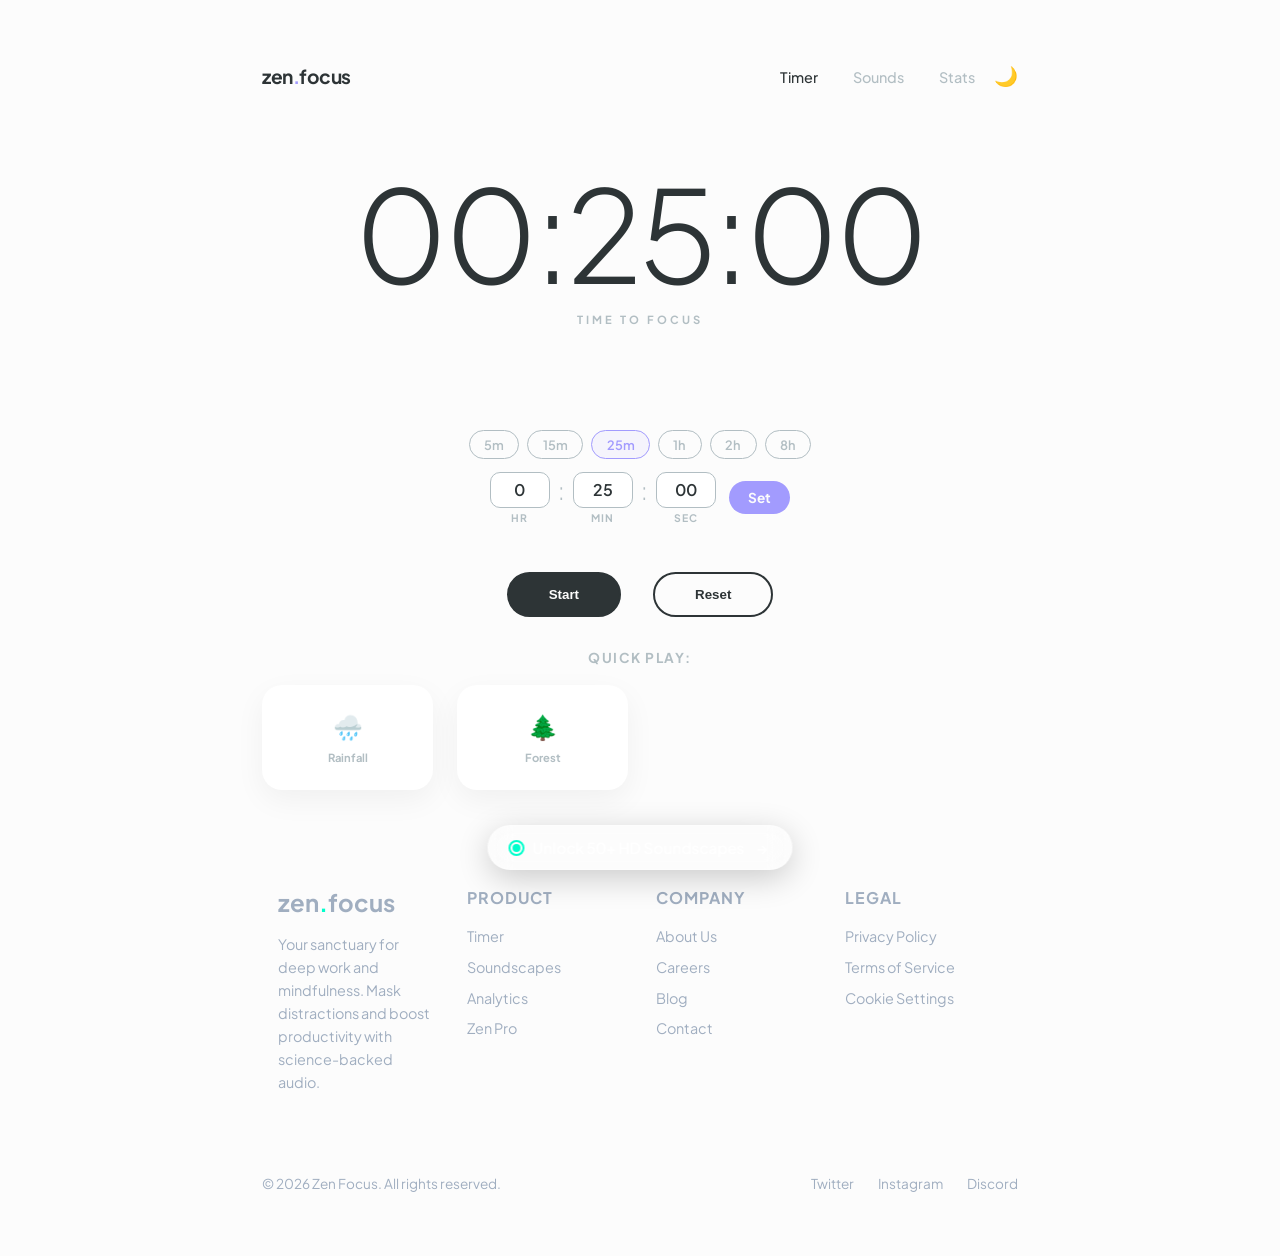
==== index.html @ d932b605 "zen-focus" ====
<!DOCTYPE html>
<html lang="en">
<head>
    <meta charset="UTF-8">
    <meta name="viewport" content="width=device-width, initial-scale=1.0">
    <!-- ===== SEO META TAGS ===== -->
    <meta name="description" content="Zen Focus is a deep work productivity app with a Pomodoro timer, ambient soundscapes, and focus sessions. Block distractions and enter a state of deep flow.">
    <meta name="keywords" content="focus timer, Pomodoro timer, ambient sounds, deep work, productivity app, concentration, white noise, study timer">
    <meta name="robots" content="index, follow">
    <meta name="author" content="Zen Focus">
    <link rel="canonical" href="./">

    <!-- Open Graph / Facebook -->
    <meta property="og:type" content="website">
    <meta property="og:title" content="Zen Focus | Deep Work Timer & Ambient Sounds">
    <meta property="og:description" content="Zen Focus is a deep work productivity app with a Pomodoro timer, ambient soundscapes, and focus sessions. Block distractions and enter a state of deep flow.">
    <meta property="og:image" content="https://images.unsplash.com/photo-1506905925346-21bda4d32df4?auto=format&fit=crop&w=1200&h=630&q=80">
    <meta property="og:site_name" content="Zen Focus">

    <!-- Twitter Card -->
    <meta name="twitter:card" content="summary_large_image">
    <meta name="twitter:title" content="Zen Focus | Deep Work Timer & Ambient Sounds">
    <meta name="twitter:description" content="Zen Focus is a deep work productivity app with a Pomodoro timer, ambient soundscapes, and focus sessions. Block distractions and enter a state of deep flow.">
    <meta name="twitter:image" content="https://images.unsplash.com/photo-1506905925346-21bda4d32df4?auto=format&fit=crop&w=1200&h=630&q=80">

    <!-- Structured Data (JSON-LD) -->
    <script type="application/ld+json">
    {
      "@context": "https://schema.org",
      "@type": "WebApplication",
      "name": "Zen Focus",
      "description": "Zen Focus is a deep work productivity app with a Pomodoro timer, ambient soundscapes, and focus sessions. Block distractions and enter a state of deep flow.",
      "applicationCategory": "Utility",
      "operatingSystem": "Any",
      "offers": {
        "@type": "Offer",
        "price": "0",
        "priceCurrency": "USD"
      }
    }
    </script>
    <!-- ========================= -->
    <title>Zen Focus | Deep Work & Ambient Sounds</title>
    <link rel="icon" href="data:image/svg+xml,<svg xmlns=%22http://www.w3.org/2000/svg%22 viewBox=%220 0 100 100%22><text y=%22.9em%22 font-size=%2290%22>🧘</text></svg>">
    <link rel="stylesheet" href="style.min.css">
    <link href="https://fonts.googleapis.com/css2?family=Plus+Jakarta+Sans:wght@300;500;700&display=swap" rel="stylesheet">
</head>
<body>
    <div class="zen-container">
        <header>
            <div class="logo">zen<span>.</span>focus</div>
            <button class="burger-btn" id="burger-toggle">☰</button>
            <nav id="main-nav">
                <a href="#" class="active" data-target="view-timer">Timer</a>
                <a href="#" data-target="view-sounds">Sounds</a>
                <a href="#" data-target="view-stats">Stats</a>
                <button class="theme-toggle-btn" id="theme-toggle" aria-label="Toggle Dark Mode">🌙</button>
            </nav>
        </header>

        <main>
            <!-- Timer View -->
            <section id="view-timer" class="view-section active-view">
                <div class="timer-layout-container">
                    <div class="timer-main-column">
                        <!-- Live +/- adjustment (shown while running) -->
                        <div class="live-adjust" id="live-adjust" style="display:none;">
                            <button class="adj-btn" id="adj-minus" title="Remove 5 min">−5m</button>
                            <button class="adj-btn" id="adj-plus" title="Add 5 min">+5m</button>
                        </div>

                        <div class="timer-display">
                            <h1 id="timer">00:25:00</h1>
                            <p id="timer-status">TIME TO FOCUS</p>
                            <div id="bible-verse-display" class="bible-verse-display"></div>
                        </div>

                        <!-- Custom Time Setter -->
                        <div class="time-setter" id="time-setter">
                            <div class="time-presets">
                                <button class="preset-btn" data-mins="5">5m</button>
                                <button class="preset-btn" data-mins="15">15m</button>
                                <button class="preset-btn active" data-mins="25">25m</button>
                                <button class="preset-btn" data-mins="60">1h</button>
                                <button class="preset-btn" data-mins="120">2h</button>
                                <button class="preset-btn" data-mins="480">8h</button>
                            </div>
                            <div class="time-inputs">
                                <div class="time-input-group">
                                    <input type="number" id="custom-hrs" min="0" max="12" value="0" placeholder="HH">
                                    <label>hr</label>
                                </div>
                                <span class="time-colon">:</span>
                                <div class="time-input-group">
                                    <input type="number" id="custom-mins" min="0" max="59" value="25" placeholder="MM">
                                    <label>min</label>
                                </div>
                                <span class="time-colon">:</span>
                                <div class="time-input-group">
                                    <input type="number" id="custom-secs" min="0" max="59" value="00" placeholder="SS">
                                    <label>sec</label>
                                </div>
                                <button class="set-time-btn" id="set-time-btn">Set</button>
                            </div>
                        </div>

                        <div class="timer-controls">
                            <button id="start-btn">Start</button>
                            <button id="reset-btn">Reset</button>
                        </div>
                    </div>

                    <div class="timer-side-column">
                        <div class="quick-play-section">
                            <p class="quick-play-title">Quick Play:</p>
                            <div class="sound-grid">
                                <div class="sound-card" data-sound="rain">
                                    <div class="icon">🌧️</div>
                                    <span>Rainfall</span>
                                </div>
                                <div class="sound-card" data-sound="forest">
                                    <div class="icon">🌲</div>
                                    <span>Forest</span>
                                </div>
                            </div>
                        </div>
                    </div>
                </div>
            </section>

            <!-- Sounds View -->
            <section id="view-sounds" class="view-section" style="display: none;">
                <h2 style="font-size: 2rem; margin-bottom: 2rem; text-align: center;">Sound Library</h2>
                <div class="sound-grid" id="full-sound-grid">
                    <div class="sound-card" data-sound="rain">
                        <div class="icon">🌧️</div>
                        <span>Heavy Rain</span>
                    </div>
                    <div class="sound-card" data-sound="forest">
                        <div class="icon">🌲</div>
                        <span>Deep Forest</span>
                    </div>
                    <div class="sound-card" data-sound="waves">
                        <div class="icon">🌊</div>
                        <span>Ocean Waves</span>
                    </div>
                    <div class="sound-card" data-sound="fire">
                        <div class="icon">🔥</div>
                        <span>Campfire</span>
                    </div>
                    <div class="sound-card" data-sound="racetrack">
                        <div class="icon">🏎️</div>
                        <span>Cars Racing</span>
                    </div>
                    <div class="sound-card" data-sound="cheering">
                        <div class="icon">🏆</div>
                        <span>Cheering</span>
                    </div>
                    <div class="sound-card" data-sound="thunder">
                        <div class="icon">⚡</div>
                        <span>Thunder</span>
                    </div>
                    <div class="sound-card" data-sound="children">
                        <div class="icon">🧒</div>
                        <span>Children Playing</span>
                    </div>
                    <div class="sound-card" data-sound="bible">
                        <div class="icon">📖</div>
                        <span>Bible Verse</span>
                    </div>
                    <div class="sound-card" data-sound="money">
                        <div class="icon">💰</div>
                        <span>Money Counting</span>
                    </div>
                    <div class="sound-card locked" style="opacity:0.5;">
                        <div class="icon">☕</div>
                        <span>Coffee Shop (Pro)</span>
                    </div>
                    <div class="sound-card locked" style="opacity:0.5;">
                        <div class="icon">🌙</div>
                        <span>Night Crickets (Pro)</span>
                    </div>
                </div>
            </section>

            <!-- Stats View -->
            <section id="view-stats" class="view-section" style="display: none;">
                <h2 class="view-title">Focus Insights</h2>
                <div class="stats-grid">
                    <div class="stat-card">
                        <div class="stat-value" id="total-focus-time">0h 0m</div>
                        <p class="stat-label">Total Focus Time</p>
                    </div>
                    <div class="stat-card">
                        <div class="stat-value" id="sessions-completed">0</div>
                        <p class="stat-label">Sessions Completed</p>
                    </div>
                </div>

                <div class="device-recognition-card">
                    <h3 class="device-title">Device Recognition</h3>
                    <ul class="device-list">
                        <li><strong>Current Device:</strong> <span id="stat-device">Analyzing...</span></li>
                        <li><strong>Screen Resolution:</strong> <span id="stat-screen">Analyzing...</span></li>
                        <li><strong>Browser:</strong> <span id="stat-browser">Analyzing...</span></li>
                        <li><strong>Platform:</strong> <span id="stat-platform">Analyzing...</span></li>
                    </ul>
                </div>
            </section>
        </main>

        <div class="zen-premium-pill" id="zen-upgrade">
            <span class="pulse-dot"></span>
            <span>Unlock 50+ HD Soundscapes</span>
            <span class="arrow">→</span>
        </div>

        <footer class="zen-footer">
            <div class="footer-grid">
                <div class="footer-brand">
                    <h3>zen<span>.</span>focus</h3>
                    <p>Your sanctuary for deep work and mindfulness. Mask distractions and boost productivity with science-backed audio.</p>
                </div>
                <div class="footer-links">
                    <h4>Product</h4>
                    <a href="#">Timer</a>
                    <a href="#">Soundscapes</a>
                    <a href="#">Analytics</a>
                    <a href="#">Zen Pro</a>
                </div>
                <div class="footer-links">
                    <h4>Company</h4>
                    <a href="#">About Us</a>
                    <a href="#">Careers</a>
                    <a href="#">Blog</a>
                    <a href="#">Contact</a>
                </div>
                <div class="footer-links">
                    <h4>Legal</h4>
                    <a href="#">Privacy Policy</a>
                    <a href="#">Terms of Service</a>
                    <a href="#">Cookie Settings</a>
                </div>
            </div>
            <div class="footer-bottom">
                <p>&copy; 2026 Zen Focus. All rights reserved.</p>
                <div class="social-icons">
                    <a href="#">Twitter</a>
                    <a href="#">Instagram</a>
                    <a href="#">Discord</a>
                </div>
            </div>
        </footer>
    </div>
    <!-- 1. Zen Celebration Completion Modal -->
    <div id="celebrationModal" class="modal" style="z-index: 12000; background: rgba(0, 0, 0, 0.94); display: none;">
        <div class="modal-content" style="max-width: 500px; text-align: center; border-color: rgba(250, 255, 0, 0.2); box-shadow: 0 0 30px rgba(250, 255, 0, 0.1);">
            <div style="font-size: 4rem; animation: pulse 2s infinite; margin-bottom: 1rem;">🧘‍♂️</div>
            <h2 style="font-family: 'Plus Jakarta Sans', sans-serif; font-weight: 700; font-size: 2.2rem; color: var(--primary); margin-bottom: 0.5rem; text-transform: uppercase; letter-spacing: -0.5px;">Session Complete</h2>
            <p style="color: var(--text-muted); font-size: 0.85rem; font-weight: 800; letter-spacing: 2px; text-transform: uppercase; margin-bottom: 1.5rem;">PEAK MINDFULNESS ACHIEVED</p>
            <p style="color: #ccc; font-size: 1rem; line-height: 1.6; margin-bottom: 2rem;">Take a slow, deep breath. You successfully maintained concentration and guarded your focus. Enjoy your break!</p>
            <button class="btn-primary" id="btn-close-celebration" style="width: 100%; padding: 1rem;">Begin Break</button>
        </div>
    </div>

    <!-- 2. Timed Interchanging Popup Ad -->
    <div id="premiumUpgradeModal" class="modal" style="z-index: 10500; background: rgba(0, 0, 0, 0.95); display: none;">
        <!-- Injected programmatically by script.js -->
    </div>

    <!-- 3. Interstitial Strategic Popup Ad -->
    <div id="interstitialAdModal" class="modal" style="z-index: 11000; background: rgba(0, 0, 0, 0.96); display: none;">
        <div class="modal-content" style="max-width: 580px; text-align: center; border-color: rgba(250, 255, 0, 0.15); box-shadow: 0 0 30px rgba(250, 255, 0, 0.08); padding: 3.5rem 2.5rem;">
            <span class="ad-tag" style="font-size: 0.75rem; color: var(--primary); font-weight: 800; letter-spacing: 2px; text-transform: uppercase; margin-bottom: 2rem; display: inline-block;">SPONSORED PEAK FOCUS</span>
            
            <div class="ad-sponsor-container" style="display: flex; gap: 2rem; text-align: left; align-items: center; margin-bottom: 3rem;">
                <img id="interstitial-ad-img" src="https://picsum.photos/seed/headphones/200/200" alt="Sponsor Headset" style="width: 130px; height: 130px; border-radius: 12px; object-fit: cover; border: 1px solid var(--border); filter: grayscale(0.1) contrast(1.15);">
                <div>
                    <h3 id="interstitial-ad-title" style="font-family: 'Plus Jakarta Sans', sans-serif; font-weight: 700; font-size: 1.4rem; text-transform: uppercase; margin-bottom: 0.5rem; letter-spacing: -0.5px;">AeroFlow ANC Headset</h3>
                    <p id="interstitial-ad-desc" style="color: #ccc; font-size: 0.9rem; line-height: 1.5; margin-bottom: 1rem;">Industry-leading active noise cancellation designed to lock you into absolute deep work and meditation.</p>
                    <div id="interstitial-ad-promo" style="font-size: 0.8rem; font-weight: 800; color: var(--primary); letter-spacing: 0.5px;">USE CODE "ANC20" FOR 20% OFF</div>
                </div>
            </div>
            
            <div style="display: flex; gap: 1.5rem;">
                <button class="btn-secondary" id="btn-skip-ad" style="flex: 1; padding: 1rem; opacity: 0.4; cursor: not-allowed;" disabled>
                    Skip Ad in 5s
                </button>
                <button class="btn-primary" id="btn-claim-ad" style="flex: 1; padding: 1rem;">
                    Claim Offer
                </button>
            </div>
        </div>
    </div>

    <!-- 4. Floating Rotating Promo Banner -->
    <div class="floating-ad-banner" id="floating-ad-banner" style="display: none;">
        <!-- Injected programmatically by script.js -->
    </div>

    <script src="script.min.js"></script>
</body>
</html>
---- style.min.css ----
:root{--bg:#fcfcfc;--text:#2d3436;--accent:#a29bfe;--muted:#b2bec3;--card:#ffffff;--shadow:0 10px 30px rgba(0,0,0,0.05)}body.dark-mode{--bg:#121212;--text:#f5f6fa;--accent:#00ffcc;--muted:#718093;--card:#1e1e1e;--shadow:0 10px 30px rgba(0,0,0,0.3)}*{margin:0;padding:0;box-sizing:border-box}body{background-color:var(--bg);color:var(--text);font-family:'Plus Jakarta Sans',sans-serif;display:flex;justify-content:center;align-items:center;min-height:100vh}.zen-container{width:100%;max-width:800px;padding:2rem;text-align:center;transition:max-width 0.3s ease}header{display:flex;justify-content:space-between;align-items:center;margin-bottom:5rem;position:relative}.logo{font-weight:700;font-size:1.2rem;letter-spacing:-0.5px}.logo span{color:var(--accent)}nav a{text-decoration:none;color:var(--muted);margin-left:2rem;font-size:0.9rem;font-weight:500}nav a.active{color:var(--text)}.theme-toggle-btn{background:none;border:none;font-size:1.2rem;cursor:pointer;margin-left:1rem;color:var(--text);transition:transform 0.3s ease}.theme-toggle-btn:hover{transform:scale(1.1)}.burger-btn{display:none;background:none;border:none;font-size:1.5rem;cursor:pointer;color:var(--text)}.timer-section{margin-bottom:6rem}.timer-display h1{font-size:clamp(2.8rem,12vw,8rem);font-weight:300;letter-spacing:-3px;line-height:1}.timer-display p{font-size:0.7rem;font-weight:700;letter-spacing:3px;color:var(--muted);margin-top:1rem}.timer-controls{margin-top:3rem;display:flex;justify-content:center;gap:2rem}.timer-controls button{background:none;border:2px solid var(--text);color:var(--text);padding:0.8rem 2.5rem;border-radius:50px;font-weight:700;cursor:pointer;transition:all 0.3s ease}#start-btn{background:var(--text);color:var(--bg)}.timer-controls button:hover{transform:translateY(-2px);opacity:0.8}.live-adjust{display:flex;justify-content:center;gap:1rem;margin-bottom:0.5rem}.adj-btn{background:none;border:1.5px solid var(--muted);color:var(--muted);padding:0.3rem 1rem;border-radius:50px;font-size:0.85rem;font-weight:700;cursor:pointer;transition:all 0.2s ease;font-family:'Plus Jakarta Sans',sans-serif}.adj-btn:hover{border-color:var(--accent);color:var(--accent);transform:scale(1.05)}.time-setter{margin:1.5rem 0;display:flex;flex-direction:column;align-items:center;gap:0.8rem}.time-presets{display:flex;gap:0.5rem;flex-wrap:wrap;justify-content:center}.preset-btn{background:none;border:1.5px solid var(--muted);color:var(--muted);padding:0.35rem 0.9rem;border-radius:50px;font-size:0.8rem;font-weight:600;cursor:pointer;transition:all 0.2s ease;font-family:'Plus Jakarta Sans',sans-serif}.preset-btn:hover,.preset-btn.active{border-color:var(--accent);color:var(--accent);background:rgba(162,155,254,0.08)}.time-inputs{display:flex;align-items:center;gap:0.5rem}.time-input-group{display:flex;flex-direction:column;align-items:center;gap:0.2rem}.time-input-group input{width:60px;text-align:center;background:var(--card);border:1.5px solid var(--muted);border-radius:10px;padding:0.4rem 0.3rem;font-size:1rem;font-weight:600;color:var(--text);font-family:'Plus Jakarta Sans',sans-serif;outline:none;transition:border-color 0.2s}.time-input-group input:focus{border-color:var(--accent)}.time-input-group input::-webkit-inner-spin-button,.time-input-group input::-webkit-outer-spin-button{-webkit-appearance:none}.time-input-group label{font-size:0.65rem;color:var(--muted);font-weight:700;letter-spacing:1px;text-transform:uppercase}.time-colon{font-size:1.5rem;font-weight:300;color:var(--muted);margin-bottom:1rem}.set-time-btn{background:var(--accent);color:var(--bg);border:none;padding:0.5rem 1.2rem;border-radius:50px;font-weight:700;font-size:0.85rem;cursor:pointer;margin-left:0.3rem;font-family:'Plus Jakarta Sans',sans-serif;transition:opacity 0.2s ease}.set-time-btn:hover{opacity:0.85}.sound-grid{display:grid;grid-template-columns:repeat(4,1fr);gap:1.5rem;margin-bottom:5rem}.sound-card{background:var(--card);padding:1.5rem 1rem;border-radius:20px;box-shadow:var(--shadow);cursor:pointer;transition:all 0.3s ease;border:2px solid transparent}.sound-card:hover,.sound-card.active{border-color:var(--accent);transform:translateY(-5px)}.sound-card .icon{font-size:1.5rem;margin-bottom:0.5rem}.sound-card span{font-size:0.7rem;font-weight:700;display:block;color:var(--muted)}.zen-ad-bar{background:var(--card);border:1px solid rgba(255,255,255,0.05);padding:2rem;border-radius:20px;margin-bottom:3rem;box-shadow:var(--shadow)}.ad-label{font-size:0.6rem;font-weight:800;color:var(--muted);letter-spacing:2px;display:block;margin-bottom:0.5rem}.zen-ad-bar p{font-size:0.9rem;font-weight:500}footer{color:var(--muted);font-size:0.8rem}.zen-premium-pill{position:fixed;bottom:30px;left:50%;transform:translateX(-50%);background:rgba(255,255,255,0.1);backdrop-filter:blur(12px);-webkit-backdrop-filter:blur(12px);border:1px solid rgba(255,255,255,0.2);padding:12px 24px;border-radius:50px;display:flex;align-items:center;gap:12px;cursor:pointer;color:#fff;font-weight:500;font-size:0.95rem;box-shadow:0 8px 32px rgba(0,0,0,0.2);transition:all 0.3s ease;z-index:1000}.zen-premium-pill:hover{background:rgba(255,255,255,0.2);transform:translateX(-50%) translateY(-5px);box-shadow:0 15px 40px rgba(0,0,0,0.3)}.pulse-dot{width:8px;height:8px;background:#00ffcc;border-radius:50%;position:relative}.pulse-dot::after{content:'';position:absolute;top:-4px;left:-4px;right:-4px;bottom:-4px;border:2px solid #00ffcc;border-radius:50%;animation:pulse 2s infinite ease-out}.zen-premium-pill .arrow{transition:transform 0.3s ease}.zen-premium-pill:hover .arrow{transform:translateX(4px)}@keyframes pulse{0%{transform:scale(0.5);opacity:1}100%{transform:scale(2);opacity:0}}.zen-footer{width:100%;max-width:1200px;margin:2rem auto 0 auto;padding-top:1rem;border-top:1px solid rgba(255,255,255,0.1);color:#a0aec0;text-align:left}.footer-grid{display:grid;grid-template-columns:repeat(auto-fit,minmax(150px,1fr));gap:2rem;margin-bottom:3rem;padding:0 1rem}.footer-brand h3{font-size:1.5rem;color:#a0aec0;margin-bottom:1rem;font-family:'Plus Jakarta Sans',sans-serif}.footer-brand h3 span{color:#00ffcc}.footer-brand p{font-size:0.9rem;line-height:1.6}.footer-links h4{color:#a0aec0;font-size:1rem;margin-bottom:1.2rem;text-transform:uppercase;letter-spacing:1px}.footer-links a{display:block;color:#a0aec0;text-decoration:none;margin-bottom:0.8rem;font-size:0.9rem;transition:color 0.2s ease}.footer-links a:hover{color:#00ffcc}.footer-bottom{display:flex;justify-content:space-between;align-items:center;padding-top:2rem;border-top:1px solid rgba(255,255,255,0.05);font-size:0.85rem}.social-icons{display:flex;gap:1.5rem}.social-icons a{color:#a0aec0;text-decoration:none;transition:color 0.2s ease}.social-icons a:hover{color:#fff}.view-title{font-size:2.2rem;margin-bottom:2rem;text-align:center;font-weight:700}.bible-verse-display{margin-top:1.5rem;font-style:italic;color:var(--muted);min-height:3.5rem;font-size:clamp(0.85rem,2.5vw,1.05rem);max-width:85%;margin-left:auto;margin-right:auto;line-height:1.6;transition:all 0.3s ease}.quick-play-section{margin-top:2rem;text-align:center}.quick-play-title{color:var(--muted);font-weight:700;font-size:0.85rem;margin-bottom:1.2rem;letter-spacing:1.5px;text-transform:uppercase}.stats-grid{display:grid;grid-template-columns:1fr 1fr;gap:1.5rem;margin-bottom:2.5rem}.stat-card{background:var(--card);padding:2.5rem 1.5rem;border-radius:20px;text-align:center;box-shadow:var(--shadow);border:1px solid rgba(255,255,255,0.05);transition:transform 0.3s ease}.stat-card:hover{transform:translateY(-3px)}.stat-value{font-size:clamp(2rem,5vw,3rem);font-weight:700;color:var(--text);margin-bottom:0.5rem}.stat-label{color:var(--muted);font-weight:600;font-size:0.85rem;text-transform:uppercase;letter-spacing:1px}.device-recognition-card{background:var(--card);border:1px solid rgba(255,255,255,0.05);padding:2.5rem;border-radius:20px;box-shadow:var(--shadow);text-align:left}.device-title{margin-bottom:1.5rem;font-size:1.25rem;font-weight:700;color:var(--text)}.device-list{list-style:none;padding:0;line-height:2.2;font-size:0.95rem}.device-list li{color:var(--text)}.device-list strong{color:var(--muted);font-weight:600;margin-right:0.5rem}@media (max-width:380px){html{font-size:14px}.zen-container{padding:1rem}.logo{font-size:1.05rem}.timer-display h1{font-size:2.6rem;letter-spacing:-1.5px}.timer-controls{gap:1rem;margin-top:2rem}.timer-controls button{padding:0.7rem 1.8rem;font-size:0.85rem}.preset-btn{padding:0.3rem 0.65rem;font-size:0.75rem}.time-inputs input{width:50px;font-size:0.9rem}.sound-grid{gap:0.8rem}.sound-card{padding:1.2rem 0.6rem}}@media (max-width:767px){nav{display:none}.burger-btn{display:block}header nav.open{display:flex;position:absolute;top:100%;left:0;right:0;background:var(--card);border:1px solid rgba(255,255,255,0.08);flex-direction:column;padding:1.5rem;gap:1.2rem;z-index:10;box-shadow:var(--shadow);border-radius:15px}header nav.open a{margin:0;text-align:center;padding:0.5rem 0;border-bottom:1px solid rgba(0,0,0,0.03)}body.dark-mode header nav.open a{border-bottom:1px solid rgba(255,255,255,0.03)}.timer-display h1{font-size:clamp(3rem,14vw,5.5rem)}.sound-grid{grid-template-columns:repeat(2,1fr);gap:1rem}.stats-grid{grid-template-columns:1fr;gap:1rem}.footer-grid{grid-template-columns:1fr;gap:2rem}.footer-bottom{flex-direction:column;gap:1rem;text-align:center}}@media (min-width:768px) and (max-width:1024px){.zen-container{max-width:720px;padding:3rem 2rem}.timer-display h1{font-size:7.2rem}.sound-grid{grid-template-columns:repeat(3,1fr);gap:1.2rem}}@media (min-width:1025px) and (max-width:1599px){.zen-container{max-width:820px;padding:4rem 2rem}.sound-grid{grid-template-columns:repeat(4,1fr);gap:1.5rem}}@media (min-width:1600px){html{font-size:19px}.zen-container{max-width:1180px;padding:5rem 3rem}.timer-layout-container{display:flex;align-items:center;justify-content:space-between;gap:5rem}.timer-main-column{flex:1.2;text-align:left;display:flex;flex-direction:column;align-items:flex-start}.timer-side-column{flex:1;background:rgba(255,255,255,0.02);border:1px solid rgba(255,255,255,0.04);padding:2.5rem;border-radius:24px;box-shadow:var(--shadow)}body.dark-mode .timer-side-column{background:rgba(0,0,0,0.15);border:1px solid rgba(255,255,255,0.02)}.timer-display{text-align:left;width:100%}.timer-display h1{font-size:7.5rem;text-align:left}.bible-verse-display{margin-left:0;max-width:100%;text-align:left;min-height:4rem}.time-setter{align-items:flex-start;width:100%}.time-presets{justify-content:flex-start}.timer-controls{justify-content:flex-start;width:100%}.quick-play-section{margin-top:0}.quick-play-title{text-align:left;margin-bottom:1.5rem}.sound-grid{grid-template-columns:repeat(2,1fr);gap:1.2rem;margin-bottom:0}}.floating-ad-banner{position:fixed;bottom:25px;right:25px;background:rgba(30,30,30,0.85);backdrop-filter:blur(15px);-webkit-backdrop-filter:blur(15px);border:1px solid rgba(255,255,255,0.08);padding:1.25rem 2rem;border-radius:16px;z-index:999;display:flex;align-items:center;justify-content:space-between;gap:3rem;box-shadow:var(--shadow),0 10px 30px rgba(0,0,0,0.5);animation:slideUpAd 0.5s cubic-bezier(0.16,1,0.3,1) forwards;transition:opacity 0.4s ease,transform 0.4s ease}body.dark-mode .floating-ad-banner{background:rgba(18,18,18,0.8);border-color:rgba(255,255,255,0.08)}@keyframes slideUpAd{from{opacity:0;transform:translateY(30px)}to{opacity:1;transform:translateY(0)}}.floating-ad-banner.fade-out{opacity:0;transform:translateY(15px)}.banner-content{display:flex;flex-direction:column;gap:0.3rem}.banner-badge{font-size:0.65rem;color:var(--accent);font-weight:800;letter-spacing:1.5px;text-transform:uppercase}.banner-content p{font-size:0.85rem;color:#e5e5e5;line-height:1.4}.banner-content strong{color:#fff}.banner-actions{display:flex;align-items:center;gap:1.2rem}.btn-banner-action{background:var(--accent);color:#000;border:none;padding:0.5rem 1.2rem;border-radius:6px;font-size:0.8rem;font-weight:800;text-transform:uppercase;cursor:pointer;transition:all 0.2s ease}.btn-banner-action:hover{transform:scale(1.03);box-shadow:0 0 15px rgba(0,255,204,0.3)}.btn-banner-close{background:none;border:none;color:#718093;font-size:1.4rem;cursor:pointer;transition:color 0.2s ease}.btn-banner-close:hover{color:#ff7675}.modal{display:none;position:fixed;top:0;left:0;width:100%;height:100%;background:rgba(0,0,0,0.94);backdrop-filter:blur(15px);-webkit-backdrop-filter:blur(15px);z-index:10000;justify-content:center;align-items:center;padding:2rem}.modal-content{background:var(--card);border:1px solid rgba(255,255,255,0.08);width:100%;max-height:90vh;border-radius:24px;position:relative;padding:3.5rem;overflow-y:auto;color:var(--text);box-shadow:var(--shadow),0 20px 50px rgba(0,0,0,0.5);animation:modalScale 0.3s cubic-bezier(0.16,1,0.3,1) forwards}@keyframes modalScale{from{opacity:0;transform:scale(0.95)}to{opacity:1;transform:scale(1)}}.ad-tag{font-size:0.75rem;color:var(--accent);font-weight:800;letter-spacing:2px;text-transform:uppercase}.btn-primary{background:var(--accent);color:#000;border:1px solid var(--accent);padding:0.8rem 1.8rem;border-radius:8px;font-size:0.95rem;font-weight:800;text-transform:uppercase;cursor:pointer;transition:all 0.2s ease}.btn-primary:hover{transform:translateY(-2px);box-shadow:0 5px 15px rgba(0,255,204,0.3)}.btn-secondary{background:transparent;color:var(--text);border:1px solid var(--muted);padding:0.8rem 1.8rem;border-radius:8px;font-size:0.95rem;font-weight:800;text-transform:uppercase;cursor:pointer;transition:all 0.2s ease}.btn-secondary:hover{background:rgba(255,255,255,0.05);border-color:var(--text)}@keyframes pulse{0%{transform:scale(1)}50%{transform:scale(1.08)}100%{transform:scale(1)}}@media (max-width:768px){.floating-ad-banner{left:20px;right:20px;bottom:20px;flex-direction:column;gap:1.2rem;align-items:stretch;padding:1.2rem}.banner-actions{justify-content:space-between}.ad-sponsor-container{flex-direction:column;text-align:center !important}}
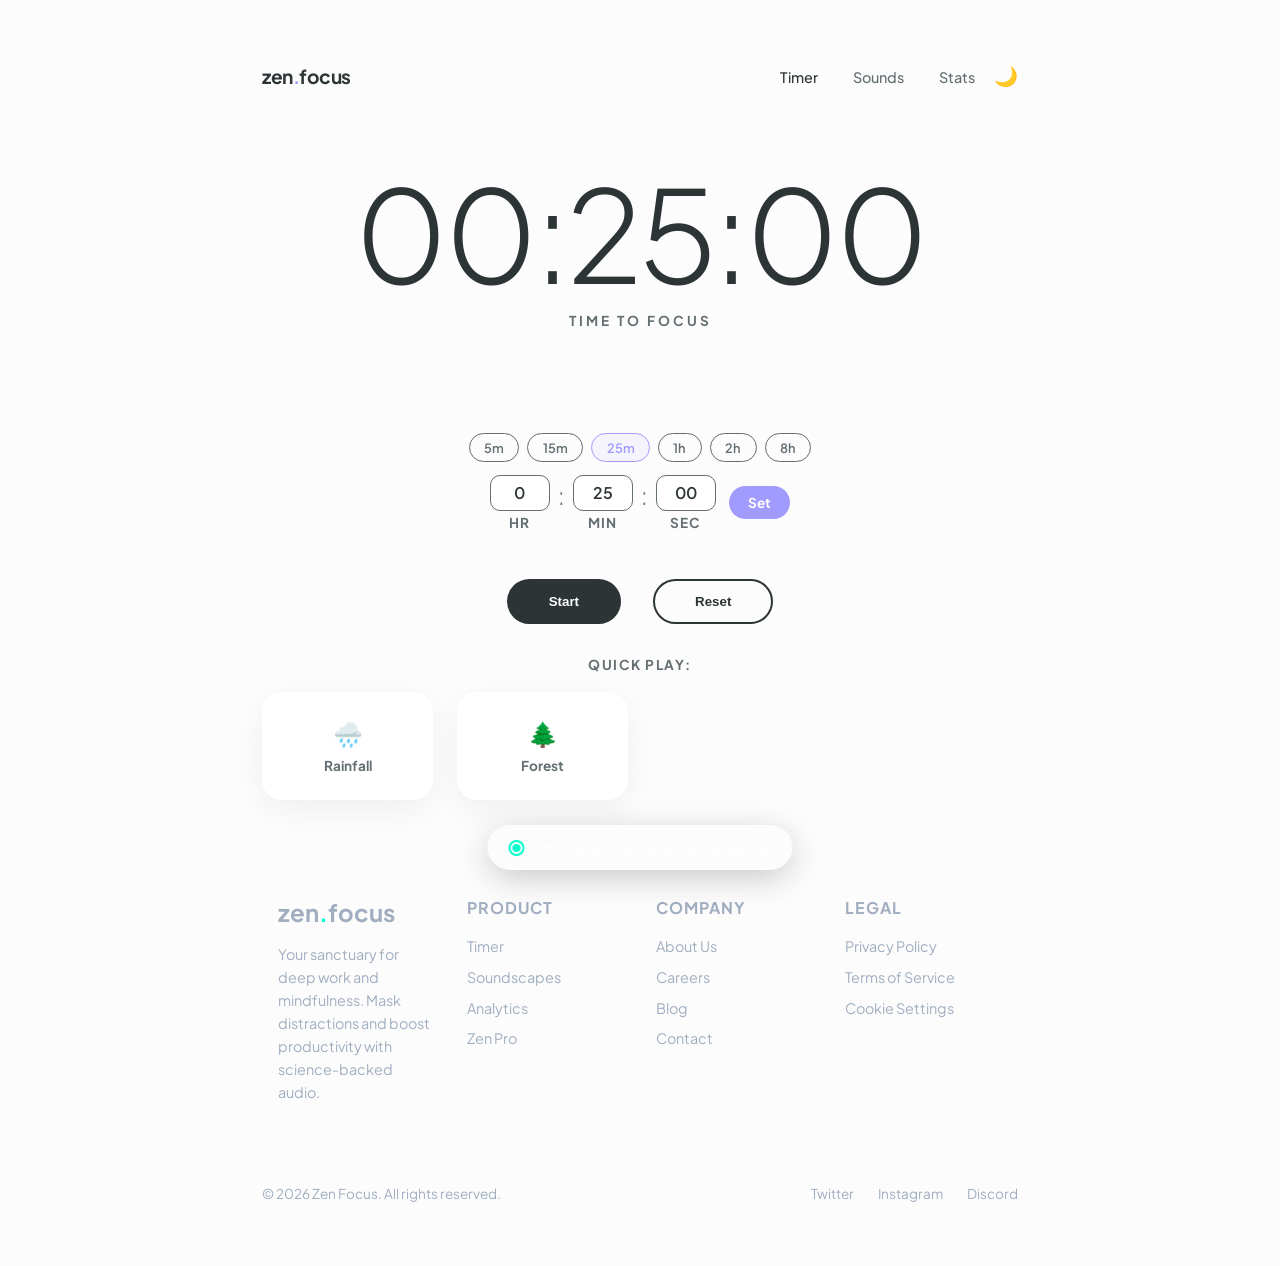
==== commit 8807b974: "Fix Lighthouse a11y and contrast issues" ====
--- a/index.html
+++ b/index.html
@@ -41,19 +41,22 @@
     </script>
     <!-- ========================= -->
     <title>Zen Focus | Deep Work & Ambient Sounds</title>
+    <link rel="apple-touch-icon" href="data:image/svg+xml,<svg xmlns=%22http://www.w3.org/2000/svg%22 viewBox=%220 0 100 100%22><text y=%22.9em%22 font-size=%2290%22>🧘</text></svg>">
     <link rel="icon" href="data:image/svg+xml,<svg xmlns=%22http://www.w3.org/2000/svg%22 viewBox=%220 0 100 100%22><text y=%22.9em%22 font-size=%2290%22>🧘</text></svg>">
     <link rel="stylesheet" href="style.min.css">
+    <link rel="preconnect" href="https://fonts.googleapis.com">
+    <link rel="preconnect" href="https://fonts.gstatic.com" crossorigin>
     <link href="https://fonts.googleapis.com/css2?family=Plus+Jakarta+Sans:wght@300;500;700&display=swap" rel="stylesheet">
 </head>
 <body>
     <div class="zen-container">
         <header>
             <div class="logo">zen<span>.</span>focus</div>
-            <button class="burger-btn" id="burger-toggle">☰</button>
+            <button class="burger-btn" id="burger-toggle" aria-label="Toggle navigation menu">☰</button>
             <nav id="main-nav">
-                <a href="#" class="active" data-target="view-timer">Timer</a>
-                <a href="#" data-target="view-sounds">Sounds</a>
-                <a href="#" data-target="view-stats">Stats</a>
+                <a href="/" class="active" data-target="view-timer">Timer</a>
+                <a href="/" data-target="view-sounds">Sounds</a>
+                <a href="/" data-target="view-stats">Stats</a>
                 <button class="theme-toggle-btn" id="theme-toggle" aria-label="Toggle Dark Mode">🌙</button>
             </nav>
         </header>
@@ -88,25 +91,25 @@
                             <div class="time-inputs">
                                 <div class="time-input-group">
                                     <input type="number" id="custom-hrs" min="0" max="12" value="0" placeholder="HH">
-                                    <label>hr</label>
+                                    <label for="custom-hrs">hr</label>
                                 </div>
                                 <span class="time-colon">:</span>
                                 <div class="time-input-group">
                                     <input type="number" id="custom-mins" min="0" max="59" value="25" placeholder="MM">
-                                    <label>min</label>
+                                    <label for="custom-mins">min</label>
                                 </div>
                                 <span class="time-colon">:</span>
                                 <div class="time-input-group">
                                     <input type="number" id="custom-secs" min="0" max="59" value="00" placeholder="SS">
-                                    <label>sec</label>
+                                    <label for="custom-secs">sec</label>
                                 </div>
                                 <button class="set-time-btn" id="set-time-btn">Set</button>
                             </div>
                         </div>
 
                         <div class="timer-controls">
-                            <button id="start-btn">Start</button>
-                            <button id="reset-btn">Reset</button>
+                            <button id="start-btn" aria-label="Start Timer">Start</button>
+                            <button id="reset-btn" aria-label="Reset Timer">Reset</button>
                         </div>
                     </div>
 
@@ -223,31 +226,31 @@
                 </div>
                 <div class="footer-links">
                     <h4>Product</h4>
-                    <a href="#">Timer</a>
-                    <a href="#">Soundscapes</a>
-                    <a href="#">Analytics</a>
-                    <a href="#">Zen Pro</a>
+                    <a href="/">Timer</a>
+                    <a href="/">Soundscapes</a>
+                    <a href="/">Analytics</a>
+                    <a href="/">Zen Pro</a>
                 </div>
                 <div class="footer-links">
                     <h4>Company</h4>
-                    <a href="#">About Us</a>
-                    <a href="#">Careers</a>
-                    <a href="#">Blog</a>
-                    <a href="#">Contact</a>
+                    <a href="/">About Us</a>
+                    <a href="/">Careers</a>
+                    <a href="/">Blog</a>
+                    <a href="/">Contact</a>
                 </div>
                 <div class="footer-links">
                     <h4>Legal</h4>
-                    <a href="#">Privacy Policy</a>
-                    <a href="#">Terms of Service</a>
-                    <a href="#">Cookie Settings</a>
+                    <a href="/">Privacy Policy</a>
+                    <a href="/">Terms of Service</a>
+                    <a href="/">Cookie Settings</a>
                 </div>
             </div>
             <div class="footer-bottom">
                 <p>&copy; 2026 Zen Focus. All rights reserved.</p>
                 <div class="social-icons">
-                    <a href="#">Twitter</a>
-                    <a href="#">Instagram</a>
-                    <a href="#">Discord</a>
+                    <a href="/">Twitter</a>
+                    <a href="/">Instagram</a>
+                    <a href="/">Discord</a>
                 </div>
             </div>
         </footer>
--- a/style.min.css
+++ b/style.min.css
@@ -1 +1 @@
-:root{--bg:#fcfcfc;--text:#2d3436;--accent:#a29bfe;--muted:#b2bec3;--card:#ffffff;--shadow:0 10px 30px rgba(0,0,0,0.05)}body.dark-mode{--bg:#121212;--text:#f5f6fa;--accent:#00ffcc;--muted:#718093;--card:#1e1e1e;--shadow:0 10px 30px rgba(0,0,0,0.3)}*{margin:0;padding:0;box-sizing:border-box}body{background-color:var(--bg);color:var(--text);font-family:'Plus Jakarta Sans',sans-serif;display:flex;justify-content:center;align-items:center;min-height:100vh}.zen-container{width:100%;max-width:800px;padding:2rem;text-align:center;transition:max-width 0.3s ease}header{display:flex;justify-content:space-between;align-items:center;margin-bottom:5rem;position:relative}.logo{font-weight:700;font-size:1.2rem;letter-spacing:-0.5px}.logo span{color:var(--accent)}nav a{text-decoration:none;color:var(--muted);margin-left:2rem;font-size:0.9rem;font-weight:500}nav a.active{color:var(--text)}.theme-toggle-btn{background:none;border:none;font-size:1.2rem;cursor:pointer;margin-left:1rem;color:var(--text);transition:transform 0.3s ease}.theme-toggle-btn:hover{transform:scale(1.1)}.burger-btn{display:none;background:none;border:none;font-size:1.5rem;cursor:pointer;color:var(--text)}.timer-section{margin-bottom:6rem}.timer-display h1{font-size:clamp(2.8rem,12vw,8rem);font-weight:300;letter-spacing:-3px;line-height:1}.timer-display p{font-size:0.7rem;font-weight:700;letter-spacing:3px;color:var(--muted);margin-top:1rem}.timer-controls{margin-top:3rem;display:flex;justify-content:center;gap:2rem}.timer-controls button{background:none;border:2px solid var(--text);color:var(--text);padding:0.8rem 2.5rem;border-radius:50px;font-weight:700;cursor:pointer;transition:all 0.3s ease}#start-btn{background:var(--text);color:var(--bg)}.timer-controls button:hover{transform:translateY(-2px);opacity:0.8}.live-adjust{display:flex;justify-content:center;gap:1rem;margin-bottom:0.5rem}.adj-btn{background:none;border:1.5px solid var(--muted);color:var(--muted);padding:0.3rem 1rem;border-radius:50px;font-size:0.85rem;font-weight:700;cursor:pointer;transition:all 0.2s ease;font-family:'Plus Jakarta Sans',sans-serif}.adj-btn:hover{border-color:var(--accent);color:var(--accent);transform:scale(1.05)}.time-setter{margin:1.5rem 0;display:flex;flex-direction:column;align-items:center;gap:0.8rem}.time-presets{display:flex;gap:0.5rem;flex-wrap:wrap;justify-content:center}.preset-btn{background:none;border:1.5px solid var(--muted);color:var(--muted);padding:0.35rem 0.9rem;border-radius:50px;font-size:0.8rem;font-weight:600;cursor:pointer;transition:all 0.2s ease;font-family:'Plus Jakarta Sans',sans-serif}.preset-btn:hover,.preset-btn.active{border-color:var(--accent);color:var(--accent);background:rgba(162,155,254,0.08)}.time-inputs{display:flex;align-items:center;gap:0.5rem}.time-input-group{display:flex;flex-direction:column;align-items:center;gap:0.2rem}.time-input-group input{width:60px;text-align:center;background:var(--card);border:1.5px solid var(--muted);border-radius:10px;padding:0.4rem 0.3rem;font-size:1rem;font-weight:600;color:var(--text);font-family:'Plus Jakarta Sans',sans-serif;outline:none;transition:border-color 0.2s}.time-input-group input:focus{border-color:var(--accent)}.time-input-group input::-webkit-inner-spin-button,.time-input-group input::-webkit-outer-spin-button{-webkit-appearance:none}.time-input-group label{font-size:0.65rem;color:var(--muted);font-weight:700;letter-spacing:1px;text-transform:uppercase}.time-colon{font-size:1.5rem;font-weight:300;color:var(--muted);margin-bottom:1rem}.set-time-btn{background:var(--accent);color:var(--bg);border:none;padding:0.5rem 1.2rem;border-radius:50px;font-weight:700;font-size:0.85rem;cursor:pointer;margin-left:0.3rem;font-family:'Plus Jakarta Sans',sans-serif;transition:opacity 0.2s ease}.set-time-btn:hover{opacity:0.85}.sound-grid{display:grid;grid-template-columns:repeat(4,1fr);gap:1.5rem;margin-bottom:5rem}.sound-card{background:var(--card);padding:1.5rem 1rem;border-radius:20px;box-shadow:var(--shadow);cursor:pointer;transition:all 0.3s ease;border:2px solid transparent}.sound-card:hover,.sound-card.active{border-color:var(--accent);transform:translateY(-5px)}.sound-card .icon{font-size:1.5rem;margin-bottom:0.5rem}.sound-card span{font-size:0.7rem;font-weight:700;display:block;color:var(--muted)}.zen-ad-bar{background:var(--card);border:1px solid rgba(255,255,255,0.05);padding:2rem;border-radius:20px;margin-bottom:3rem;box-shadow:var(--shadow)}.ad-label{font-size:0.6rem;font-weight:800;color:var(--muted);letter-spacing:2px;display:block;margin-bottom:0.5rem}.zen-ad-bar p{font-size:0.9rem;font-weight:500}footer{color:var(--muted);font-size:0.8rem}.zen-premium-pill{position:fixed;bottom:30px;left:50%;transform:translateX(-50%);background:rgba(255,255,255,0.1);backdrop-filter:blur(12px);-webkit-backdrop-filter:blur(12px);border:1px solid rgba(255,255,255,0.2);padding:12px 24px;border-radius:50px;display:flex;align-items:center;gap:12px;cursor:pointer;color:#fff;font-weight:500;font-size:0.95rem;box-shadow:0 8px 32px rgba(0,0,0,0.2);transition:all 0.3s ease;z-index:1000}.zen-premium-pill:hover{background:rgba(255,255,255,0.2);transform:translateX(-50%) translateY(-5px);box-shadow:0 15px 40px rgba(0,0,0,0.3)}.pulse-dot{width:8px;height:8px;background:#00ffcc;border-radius:50%;position:relative}.pulse-dot::after{content:'';position:absolute;top:-4px;left:-4px;right:-4px;bottom:-4px;border:2px solid #00ffcc;border-radius:50%;animation:pulse 2s infinite ease-out}.zen-premium-pill .arrow{transition:transform 0.3s ease}.zen-premium-pill:hover .arrow{transform:translateX(4px)}@keyframes pulse{0%{transform:scale(0.5);opacity:1}100%{transform:scale(2);opacity:0}}.zen-footer{width:100%;max-width:1200px;margin:2rem auto 0 auto;padding-top:1rem;border-top:1px solid rgba(255,255,255,0.1);color:#a0aec0;text-align:left}.footer-grid{display:grid;grid-template-columns:repeat(auto-fit,minmax(150px,1fr));gap:2rem;margin-bottom:3rem;padding:0 1rem}.footer-brand h3{font-size:1.5rem;color:#a0aec0;margin-bottom:1rem;font-family:'Plus Jakarta Sans',sans-serif}.footer-brand h3 span{color:#00ffcc}.footer-brand p{font-size:0.9rem;line-height:1.6}.footer-links h4{color:#a0aec0;font-size:1rem;margin-bottom:1.2rem;text-transform:uppercase;letter-spacing:1px}.footer-links a{display:block;color:#a0aec0;text-decoration:none;margin-bottom:0.8rem;font-size:0.9rem;transition:color 0.2s ease}.footer-links a:hover{color:#00ffcc}.footer-bottom{display:flex;justify-content:space-between;align-items:center;padding-top:2rem;border-top:1px solid rgba(255,255,255,0.05);font-size:0.85rem}.social-icons{display:flex;gap:1.5rem}.social-icons a{color:#a0aec0;text-decoration:none;transition:color 0.2s ease}.social-icons a:hover{color:#fff}.view-title{font-size:2.2rem;margin-bottom:2rem;text-align:center;font-weight:700}.bible-verse-display{margin-top:1.5rem;font-style:italic;color:var(--muted);min-height:3.5rem;font-size:clamp(0.85rem,2.5vw,1.05rem);max-width:85%;margin-left:auto;margin-right:auto;line-height:1.6;transition:all 0.3s ease}.quick-play-section{margin-top:2rem;text-align:center}.quick-play-title{color:var(--muted);font-weight:700;font-size:0.85rem;margin-bottom:1.2rem;letter-spacing:1.5px;text-transform:uppercase}.stats-grid{display:grid;grid-template-columns:1fr 1fr;gap:1.5rem;margin-bottom:2.5rem}.stat-card{background:var(--card);padding:2.5rem 1.5rem;border-radius:20px;text-align:center;box-shadow:var(--shadow);border:1px solid rgba(255,255,255,0.05);transition:transform 0.3s ease}.stat-card:hover{transform:translateY(-3px)}.stat-value{font-size:clamp(2rem,5vw,3rem);font-weight:700;color:var(--text);margin-bottom:0.5rem}.stat-label{color:var(--muted);font-weight:600;font-size:0.85rem;text-transform:uppercase;letter-spacing:1px}.device-recognition-card{background:var(--card);border:1px solid rgba(255,255,255,0.05);padding:2.5rem;border-radius:20px;box-shadow:var(--shadow);text-align:left}.device-title{margin-bottom:1.5rem;font-size:1.25rem;font-weight:700;color:var(--text)}.device-list{list-style:none;padding:0;line-height:2.2;font-size:0.95rem}.device-list li{color:var(--text)}.device-list strong{color:var(--muted);font-weight:600;margin-right:0.5rem}@media (max-width:380px){html{font-size:14px}.zen-container{padding:1rem}.logo{font-size:1.05rem}.timer-display h1{font-size:2.6rem;letter-spacing:-1.5px}.timer-controls{gap:1rem;margin-top:2rem}.timer-controls button{padding:0.7rem 1.8rem;font-size:0.85rem}.preset-btn{padding:0.3rem 0.65rem;font-size:0.75rem}.time-inputs input{width:50px;font-size:0.9rem}.sound-grid{gap:0.8rem}.sound-card{padding:1.2rem 0.6rem}}@media (max-width:767px){nav{display:none}.burger-btn{display:block}header nav.open{display:flex;position:absolute;top:100%;left:0;right:0;background:var(--card);border:1px solid rgba(255,255,255,0.08);flex-direction:column;padding:1.5rem;gap:1.2rem;z-index:10;box-shadow:var(--shadow);border-radius:15px}header nav.open a{margin:0;text-align:center;padding:0.5rem 0;border-bottom:1px solid rgba(0,0,0,0.03)}body.dark-mode header nav.open a{border-bottom:1px solid rgba(255,255,255,0.03)}.timer-display h1{font-size:clamp(3rem,14vw,5.5rem)}.sound-grid{grid-template-columns:repeat(2,1fr);gap:1rem}.stats-grid{grid-template-columns:1fr;gap:1rem}.footer-grid{grid-template-columns:1fr;gap:2rem}.footer-bottom{flex-direction:column;gap:1rem;text-align:center}}@media (min-width:768px) and (max-width:1024px){.zen-container{max-width:720px;padding:3rem 2rem}.timer-display h1{font-size:7.2rem}.sound-grid{grid-template-columns:repeat(3,1fr);gap:1.2rem}}@media (min-width:1025px) and (max-width:1599px){.zen-container{max-width:820px;padding:4rem 2rem}.sound-grid{grid-template-columns:repeat(4,1fr);gap:1.5rem}}@media (min-width:1600px){html{font-size:19px}.zen-container{max-width:1180px;padding:5rem 3rem}.timer-layout-container{display:flex;align-items:center;justify-content:space-between;gap:5rem}.timer-main-column{flex:1.2;text-align:left;display:flex;flex-direction:column;align-items:flex-start}.timer-side-column{flex:1;background:rgba(255,255,255,0.02);border:1px solid rgba(255,255,255,0.04);padding:2.5rem;border-radius:24px;box-shadow:var(--shadow)}body.dark-mode .timer-side-column{background:rgba(0,0,0,0.15);border:1px solid rgba(255,255,255,0.02)}.timer-display{text-align:left;width:100%}.timer-display h1{font-size:7.5rem;text-align:left}.bible-verse-display{margin-left:0;max-width:100%;text-align:left;min-height:4rem}.time-setter{align-items:flex-start;width:100%}.time-presets{justify-content:flex-start}.timer-controls{justify-content:flex-start;width:100%}.quick-play-section{margin-top:0}.quick-play-title{text-align:left;margin-bottom:1.5rem}.sound-grid{grid-template-columns:repeat(2,1fr);gap:1.2rem;margin-bottom:0}}.floating-ad-banner{position:fixed;bottom:25px;right:25px;background:rgba(30,30,30,0.85);backdrop-filter:blur(15px);-webkit-backdrop-filter:blur(15px);border:1px solid rgba(255,255,255,0.08);padding:1.25rem 2rem;border-radius:16px;z-index:999;display:flex;align-items:center;justify-content:space-between;gap:3rem;box-shadow:var(--shadow),0 10px 30px rgba(0,0,0,0.5);animation:slideUpAd 0.5s cubic-bezier(0.16,1,0.3,1) forwards;transition:opacity 0.4s ease,transform 0.4s ease}body.dark-mode .floating-ad-banner{background:rgba(18,18,18,0.8);border-color:rgba(255,255,255,0.08)}@keyframes slideUpAd{from{opacity:0;transform:translateY(30px)}to{opacity:1;transform:translateY(0)}}.floating-ad-banner.fade-out{opacity:0;transform:translateY(15px)}.banner-content{display:flex;flex-direction:column;gap:0.3rem}.banner-badge{font-size:0.65rem;color:var(--accent);font-weight:800;letter-spacing:1.5px;text-transform:uppercase}.banner-content p{font-size:0.85rem;color:#e5e5e5;line-height:1.4}.banner-content strong{color:#fff}.banner-actions{display:flex;align-items:center;gap:1.2rem}.btn-banner-action{background:var(--accent);color:#000;border:none;padding:0.5rem 1.2rem;border-radius:6px;font-size:0.8rem;font-weight:800;text-transform:uppercase;cursor:pointer;transition:all 0.2s ease}.btn-banner-action:hover{transform:scale(1.03);box-shadow:0 0 15px rgba(0,255,204,0.3)}.btn-banner-close{background:none;border:none;color:#718093;font-size:1.4rem;cursor:pointer;transition:color 0.2s ease}.btn-banner-close:hover{color:#ff7675}.modal{display:none;position:fixed;top:0;left:0;width:100%;height:100%;background:rgba(0,0,0,0.94);backdrop-filter:blur(15px);-webkit-backdrop-filter:blur(15px);z-index:10000;justify-content:center;align-items:center;padding:2rem}.modal-content{background:var(--card);border:1px solid rgba(255,255,255,0.08);width:100%;max-height:90vh;border-radius:24px;position:relative;padding:3.5rem;overflow-y:auto;color:var(--text);box-shadow:var(--shadow),0 20px 50px rgba(0,0,0,0.5);animation:modalScale 0.3s cubic-bezier(0.16,1,0.3,1) forwards}@keyframes modalScale{from{opacity:0;transform:scale(0.95)}to{opacity:1;transform:scale(1)}}.ad-tag{font-size:0.75rem;color:var(--accent);font-weight:800;letter-spacing:2px;text-transform:uppercase}.btn-primary{background:var(--accent);color:#000;border:1px solid var(--accent);padding:0.8rem 1.8rem;border-radius:8px;font-size:0.95rem;font-weight:800;text-transform:uppercase;cursor:pointer;transition:all 0.2s ease}.btn-primary:hover{transform:translateY(-2px);box-shadow:0 5px 15px rgba(0,255,204,0.3)}.btn-secondary{background:transparent;color:var(--text);border:1px solid var(--muted);padding:0.8rem 1.8rem;border-radius:8px;font-size:0.95rem;font-weight:800;text-transform:uppercase;cursor:pointer;transition:all 0.2s ease}.btn-secondary:hover{background:rgba(255,255,255,0.05);border-color:var(--text)}@keyframes pulse{0%{transform:scale(1)}50%{transform:scale(1.08)}100%{transform:scale(1)}}@media (max-width:768px){.floating-ad-banner{left:20px;right:20px;bottom:20px;flex-direction:column;gap:1.2rem;align-items:stretch;padding:1.2rem}.banner-actions{justify-content:space-between}.ad-sponsor-container{flex-direction:column;text-align:center !important}}+:root{--bg:#fcfcfc;--text:#2d3436;--accent:#a29bfe;--muted:#636e72;--card:#ffffff;--shadow:0 10px 30px rgba(0,0,0,0.05)}body.dark-mode{--bg:#121212;--text:#f5f6fa;--accent:#00ffcc;--muted:#a4b0be;--card:#1e1e1e;--shadow:0 10px 30px rgba(0,0,0,0.3)}*{margin:0;padding:0;box-sizing:border-box}body{background-color:var(--bg);color:var(--text);font-family:'Plus Jakarta Sans',sans-serif;display:flex;justify-content:center;align-items:center;min-height:100vh}.zen-container{width:100%;max-width:800px;padding:2rem;text-align:center;transition:max-width 0.3s ease}header{display:flex;justify-content:space-between;align-items:center;margin-bottom:5rem;position:relative}.logo{font-weight:700;font-size:1.2rem;letter-spacing:-0.5px}.logo span{color:var(--accent)}nav a{text-decoration:none;color:var(--muted);margin-left:2rem;font-size:0.9rem;font-weight:500}nav a.active{color:var(--text)}.theme-toggle-btn{background:none;border:none;font-size:1.2rem;cursor:pointer;margin-left:1rem;color:var(--text);transition:transform 0.3s ease}.theme-toggle-btn:hover{transform:scale(1.1)}.burger-btn{display:none;background:none;border:none;font-size:1.5rem;cursor:pointer;color:var(--text)}.timer-section{margin-bottom:6rem}.timer-display h1{font-size:clamp(2.8rem,12vw,8rem);font-weight:300;letter-spacing:-3px;line-height:1}.timer-display p{font-size:0.85rem;font-weight:700;letter-spacing:3px;color:var(--muted);margin-top:1rem}.timer-controls{margin-top:3rem;display:flex;justify-content:center;gap:2rem}.timer-controls button{background:none;border:2px solid var(--text);color:var(--text);padding:0.8rem 2.5rem;border-radius:50px;font-weight:700;cursor:pointer;transition:all 0.3s ease}#start-btn{background:var(--text);color:var(--bg)}.timer-controls button:hover{transform:translateY(-2px);opacity:0.8}.live-adjust{display:flex;justify-content:center;gap:1rem;margin-bottom:0.5rem}.adj-btn{background:none;border:1.5px solid var(--muted);color:var(--muted);padding:0.3rem 1rem;border-radius:50px;font-size:0.85rem;font-weight:700;cursor:pointer;transition:all 0.2s ease;font-family:'Plus Jakarta Sans',sans-serif}.adj-btn:hover{border-color:var(--accent);color:var(--accent);transform:scale(1.05)}.time-setter{margin:1.5rem 0;display:flex;flex-direction:column;align-items:center;gap:0.8rem}.time-presets{display:flex;gap:0.5rem;flex-wrap:wrap;justify-content:center}.preset-btn{background:none;border:1.5px solid var(--muted);color:var(--muted);padding:0.35rem 0.9rem;border-radius:50px;font-size:0.8rem;font-weight:600;cursor:pointer;transition:all 0.2s ease;font-family:'Plus Jakarta Sans',sans-serif}.preset-btn:hover,.preset-btn.active{border-color:var(--accent);color:var(--accent);background:rgba(162,155,254,0.08)}.time-inputs{display:flex;align-items:center;gap:0.5rem}.time-input-group{display:flex;flex-direction:column;align-items:center;gap:0.2rem}.time-input-group input{width:60px;text-align:center;background:var(--card);border:1.5px solid var(--muted);border-radius:10px;padding:0.4rem 0.3rem;font-size:1rem;font-weight:600;color:var(--text);font-family:'Plus Jakarta Sans',sans-serif;outline:none;transition:border-color 0.2s}.time-input-group input:focus{border-color:var(--accent)}.time-input-group input::-webkit-inner-spin-button,.time-input-group input::-webkit-outer-spin-button{-webkit-appearance:none}.time-input-group label{font-size:0.85rem;color:var(--muted);font-weight:700;letter-spacing:1px;text-transform:uppercase}.time-colon{font-size:1.5rem;font-weight:300;color:var(--muted);margin-bottom:1rem}.set-time-btn{background:var(--accent);color:var(--bg);border:none;padding:0.5rem 1.2rem;border-radius:50px;font-weight:700;font-size:0.85rem;cursor:pointer;margin-left:0.3rem;font-family:'Plus Jakarta Sans',sans-serif;transition:opacity 0.2s ease}.set-time-btn:hover{opacity:0.85}.sound-grid{display:grid;grid-template-columns:repeat(4,1fr);gap:1.5rem;margin-bottom:5rem}.sound-card{background:var(--card);padding:1.5rem 1rem;border-radius:20px;box-shadow:var(--shadow);cursor:pointer;transition:all 0.3s ease;border:2px solid transparent}.sound-card:hover,.sound-card.active{border-color:var(--accent);transform:translateY(-5px)}.sound-card .icon{font-size:1.5rem;margin-bottom:0.5rem}.sound-card span{font-size:0.85rem;font-weight:700;display:block;color:var(--muted)}.zen-ad-bar{background:var(--card);border:1px solid rgba(255,255,255,0.05);padding:2rem;border-radius:20px;margin-bottom:3rem;box-shadow:var(--shadow)}.ad-label{font-size:0.6rem;font-weight:800;color:var(--muted);letter-spacing:2px;display:block;margin-bottom:0.5rem}.zen-ad-bar p{font-size:0.9rem;font-weight:500}footer{color:var(--muted);font-size:0.8rem}.zen-premium-pill{position:fixed;bottom:30px;left:50%;transform:translateX(-50%);background:rgba(255,255,255,0.1);backdrop-filter:blur(12px);-webkit-backdrop-filter:blur(12px);border:1px solid rgba(255,255,255,0.2);padding:12px 24px;border-radius:50px;display:flex;align-items:center;gap:12px;cursor:pointer;color:#fff;font-weight:500;font-size:0.95rem;box-shadow:0 8px 32px rgba(0,0,0,0.2);transition:all 0.3s ease;z-index:1000}.zen-premium-pill:hover{background:rgba(255,255,255,0.2);transform:translateX(-50%) translateY(-5px);box-shadow:0 15px 40px rgba(0,0,0,0.3)}.pulse-dot{width:8px;height:8px;background:#00ffcc;border-radius:50%;position:relative}.pulse-dot::after{content:'';position:absolute;top:-4px;left:-4px;right:-4px;bottom:-4px;border:2px solid #00ffcc;border-radius:50%;animation:pulse 2s infinite ease-out}.zen-premium-pill .arrow{transition:transform 0.3s ease}.zen-premium-pill:hover .arrow{transform:translateX(4px)}@keyframes pulse{0%{transform:scale(0.5);opacity:1}100%{transform:scale(2);opacity:0}}.zen-footer{width:100%;max-width:1200px;margin:2rem auto 0 auto;padding-top:1rem;border-top:1px solid rgba(255,255,255,0.1);color:#a0aec0;text-align:left}.footer-grid{display:grid;grid-template-columns:repeat(auto-fit,minmax(150px,1fr));gap:2rem;margin-bottom:3rem;padding:0 1rem}.footer-brand h3{font-size:1.5rem;color:#a0aec0;margin-bottom:1rem;font-family:'Plus Jakarta Sans',sans-serif}.footer-brand h3 span{color:#00ffcc}.footer-brand p{font-size:0.9rem;line-height:1.6}.footer-links h4{color:#a0aec0;font-size:1rem;margin-bottom:1.2rem;text-transform:uppercase;letter-spacing:1px}.footer-links a{display:block;color:#a0aec0;text-decoration:none;margin-bottom:0.8rem;font-size:0.9rem;transition:color 0.2s ease}.footer-links a:hover{color:#00ffcc}.footer-bottom{display:flex;justify-content:space-between;align-items:center;padding-top:2rem;border-top:1px solid rgba(255,255,255,0.05);font-size:0.85rem}.social-icons{display:flex;gap:1.5rem}.social-icons a{color:#a0aec0;text-decoration:none;transition:color 0.2s ease}.social-icons a:hover{color:#fff}.view-title{font-size:2.2rem;margin-bottom:2rem;text-align:center;font-weight:700}.bible-verse-display{margin-top:1.5rem;font-style:italic;color:var(--muted);min-height:3.5rem;font-size:clamp(0.85rem,2.5vw,1.05rem);max-width:85%;margin-left:auto;margin-right:auto;line-height:1.6;transition:all 0.3s ease}.quick-play-section{margin-top:2rem;text-align:center}.quick-play-title{color:var(--muted);font-weight:700;font-size:0.85rem;margin-bottom:1.2rem;letter-spacing:1.5px;text-transform:uppercase}.stats-grid{display:grid;grid-template-columns:1fr 1fr;gap:1.5rem;margin-bottom:2.5rem}.stat-card{background:var(--card);padding:2.5rem 1.5rem;border-radius:20px;text-align:center;box-shadow:var(--shadow);border:1px solid rgba(255,255,255,0.05);transition:transform 0.3s ease}.stat-card:hover{transform:translateY(-3px)}.stat-value{font-size:clamp(2rem,5vw,3rem);font-weight:700;color:var(--text);margin-bottom:0.5rem}.stat-label{color:var(--muted);font-weight:600;font-size:0.85rem;text-transform:uppercase;letter-spacing:1px}.device-recognition-card{background:var(--card);border:1px solid rgba(255,255,255,0.05);padding:2.5rem;border-radius:20px;box-shadow:var(--shadow);text-align:left}.device-title{margin-bottom:1.5rem;font-size:1.25rem;font-weight:700;color:var(--text)}.device-list{list-style:none;padding:0;line-height:2.2;font-size:0.95rem}.device-list li{color:var(--text)}.device-list strong{color:var(--muted);font-weight:600;margin-right:0.5rem}@media (max-width:380px){html{font-size:14px}.zen-container{padding:1rem}.logo{font-size:1.05rem}.timer-display h1{font-size:2.6rem;letter-spacing:-1.5px}.timer-controls{gap:1rem;margin-top:2rem}.timer-controls button{padding:0.7rem 1.8rem;font-size:0.85rem}.preset-btn{padding:0.3rem 0.65rem;font-size:0.75rem}.time-inputs input{width:50px;font-size:0.9rem}.sound-grid{gap:0.8rem}.sound-card{padding:1.2rem 0.6rem}}@media (max-width:767px){nav{display:none}.burger-btn{display:block}header nav.open{display:flex;position:absolute;top:100%;left:0;right:0;background:var(--card);border:1px solid rgba(255,255,255,0.08);flex-direction:column;padding:1.5rem;gap:1.2rem;z-index:10;box-shadow:var(--shadow);border-radius:15px}header nav.open a{margin:0;text-align:center;padding:0.5rem 0;border-bottom:1px solid rgba(0,0,0,0.03)}body.dark-mode header nav.open a{border-bottom:1px solid rgba(255,255,255,0.03)}.timer-display h1{font-size:clamp(3rem,14vw,5.5rem)}.sound-grid{grid-template-columns:repeat(2,1fr);gap:1rem}.stats-grid{grid-template-columns:1fr;gap:1rem}.footer-grid{grid-template-columns:1fr;gap:2rem}.footer-bottom{flex-direction:column;gap:1rem;text-align:center}}@media (min-width:768px) and (max-width:1024px){.zen-container{max-width:720px;padding:3rem 2rem}.timer-display h1{font-size:7.2rem}.sound-grid{grid-template-columns:repeat(3,1fr);gap:1.2rem}}@media (min-width:1025px) and (max-width:1599px){.zen-container{max-width:820px;padding:4rem 2rem}.sound-grid{grid-template-columns:repeat(4,1fr);gap:1.5rem}}@media (min-width:1600px){html{font-size:19px}.zen-container{max-width:1180px;padding:5rem 3rem}.timer-layout-container{display:flex;align-items:center;justify-content:space-between;gap:5rem}.timer-main-column{flex:1.2;text-align:left;display:flex;flex-direction:column;align-items:flex-start}.timer-side-column{flex:1;background:rgba(255,255,255,0.02);border:1px solid rgba(255,255,255,0.04);padding:2.5rem;border-radius:24px;box-shadow:var(--shadow)}body.dark-mode .timer-side-column{background:rgba(0,0,0,0.15);border:1px solid rgba(255,255,255,0.02)}.timer-display{text-align:left;width:100%}.timer-display h1{font-size:7.5rem;text-align:left}.bible-verse-display{margin-left:0;max-width:100%;text-align:left;min-height:4rem}.time-setter{align-items:flex-start;width:100%}.time-presets{justify-content:flex-start}.timer-controls{justify-content:flex-start;width:100%}.quick-play-section{margin-top:0}.quick-play-title{text-align:left;margin-bottom:1.5rem}.sound-grid{grid-template-columns:repeat(2,1fr);gap:1.2rem;margin-bottom:0}}.floating-ad-banner{position:fixed;bottom:25px;right:25px;background:rgba(30,30,30,0.85);backdrop-filter:blur(15px);-webkit-backdrop-filter:blur(15px);border:1px solid rgba(255,255,255,0.08);padding:1.25rem 2rem;border-radius:16px;z-index:999;display:flex;align-items:center;justify-content:space-between;gap:3rem;box-shadow:var(--shadow),0 10px 30px rgba(0,0,0,0.5);animation:slideUpAd 0.5s cubic-bezier(0.16,1,0.3,1) forwards;transition:opacity 0.4s ease,transform 0.4s ease}body.dark-mode .floating-ad-banner{background:rgba(18,18,18,0.8);border-color:rgba(255,255,255,0.08)}@keyframes slideUpAd{from{opacity:0;transform:translateY(30px)}to{opacity:1;transform:translateY(0)}}.floating-ad-banner.fade-out{opacity:0;transform:translateY(15px)}.banner-content{display:flex;flex-direction:column;gap:0.3rem}.banner-badge{font-size:0.85rem;color:var(--accent);font-weight:800;letter-spacing:1.5px;text-transform:uppercase}.banner-content p{font-size:0.85rem;color:#e5e5e5;line-height:1.4}.banner-content strong{color:#fff}.banner-actions{display:flex;align-items:center;gap:1.2rem}.btn-banner-action{background:var(--accent);color:#000;border:none;padding:0.5rem 1.2rem;border-radius:6px;font-size:0.8rem;font-weight:800;text-transform:uppercase;cursor:pointer;transition:all 0.2s ease}.btn-banner-action:hover{transform:scale(1.03);box-shadow:0 0 15px rgba(0,255,204,0.3)}.btn-banner-close{background:none;border:none;color:#718093;font-size:1.4rem;cursor:pointer;transition:color 0.2s ease}.btn-banner-close:hover{color:#ff7675}.modal{display:none;position:fixed;top:0;left:0;width:100%;height:100%;background:rgba(0,0,0,0.94);backdrop-filter:blur(15px);-webkit-backdrop-filter:blur(15px);z-index:10000;justify-content:center;align-items:center;padding:2rem}.modal-content{background:var(--card);border:1px solid rgba(255,255,255,0.08);width:100%;max-height:90vh;border-radius:24px;position:relative;padding:3.5rem;overflow-y:auto;color:var(--text);box-shadow:var(--shadow),0 20px 50px rgba(0,0,0,0.5);animation:modalScale 0.3s cubic-bezier(0.16,1,0.3,1) forwards}@keyframes modalScale{from{opacity:0;transform:scale(0.95)}to{opacity:1;transform:scale(1)}}.ad-tag{font-size:0.75rem;color:var(--accent);font-weight:800;letter-spacing:2px;text-transform:uppercase}.btn-primary{background:var(--accent);color:#000;border:1px solid var(--accent);padding:0.8rem 1.8rem;border-radius:8px;font-size:0.95rem;font-weight:800;text-transform:uppercase;cursor:pointer;transition:all 0.2s ease}.btn-primary:hover{transform:translateY(-2px);box-shadow:0 5px 15px rgba(0,255,204,0.3)}.btn-secondary{background:transparent;color:var(--text);border:1px solid var(--muted);padding:0.8rem 1.8rem;border-radius:8px;font-size:0.95rem;font-weight:800;text-transform:uppercase;cursor:pointer;transition:all 0.2s ease}.btn-secondary:hover{background:rgba(255,255,255,0.05);border-color:var(--text)}@keyframes pulse{0%{transform:scale(1)}50%{transform:scale(1.08)}100%{transform:scale(1)}}@media (max-width:768px){.floating-ad-banner{left:20px;right:20px;bottom:20px;flex-direction:column;gap:1.2rem;align-items:stretch;padding:1.2rem}.banner-actions{justify-content:space-between}.ad-sponsor-container{flex-direction:column;text-align:center !important}}
